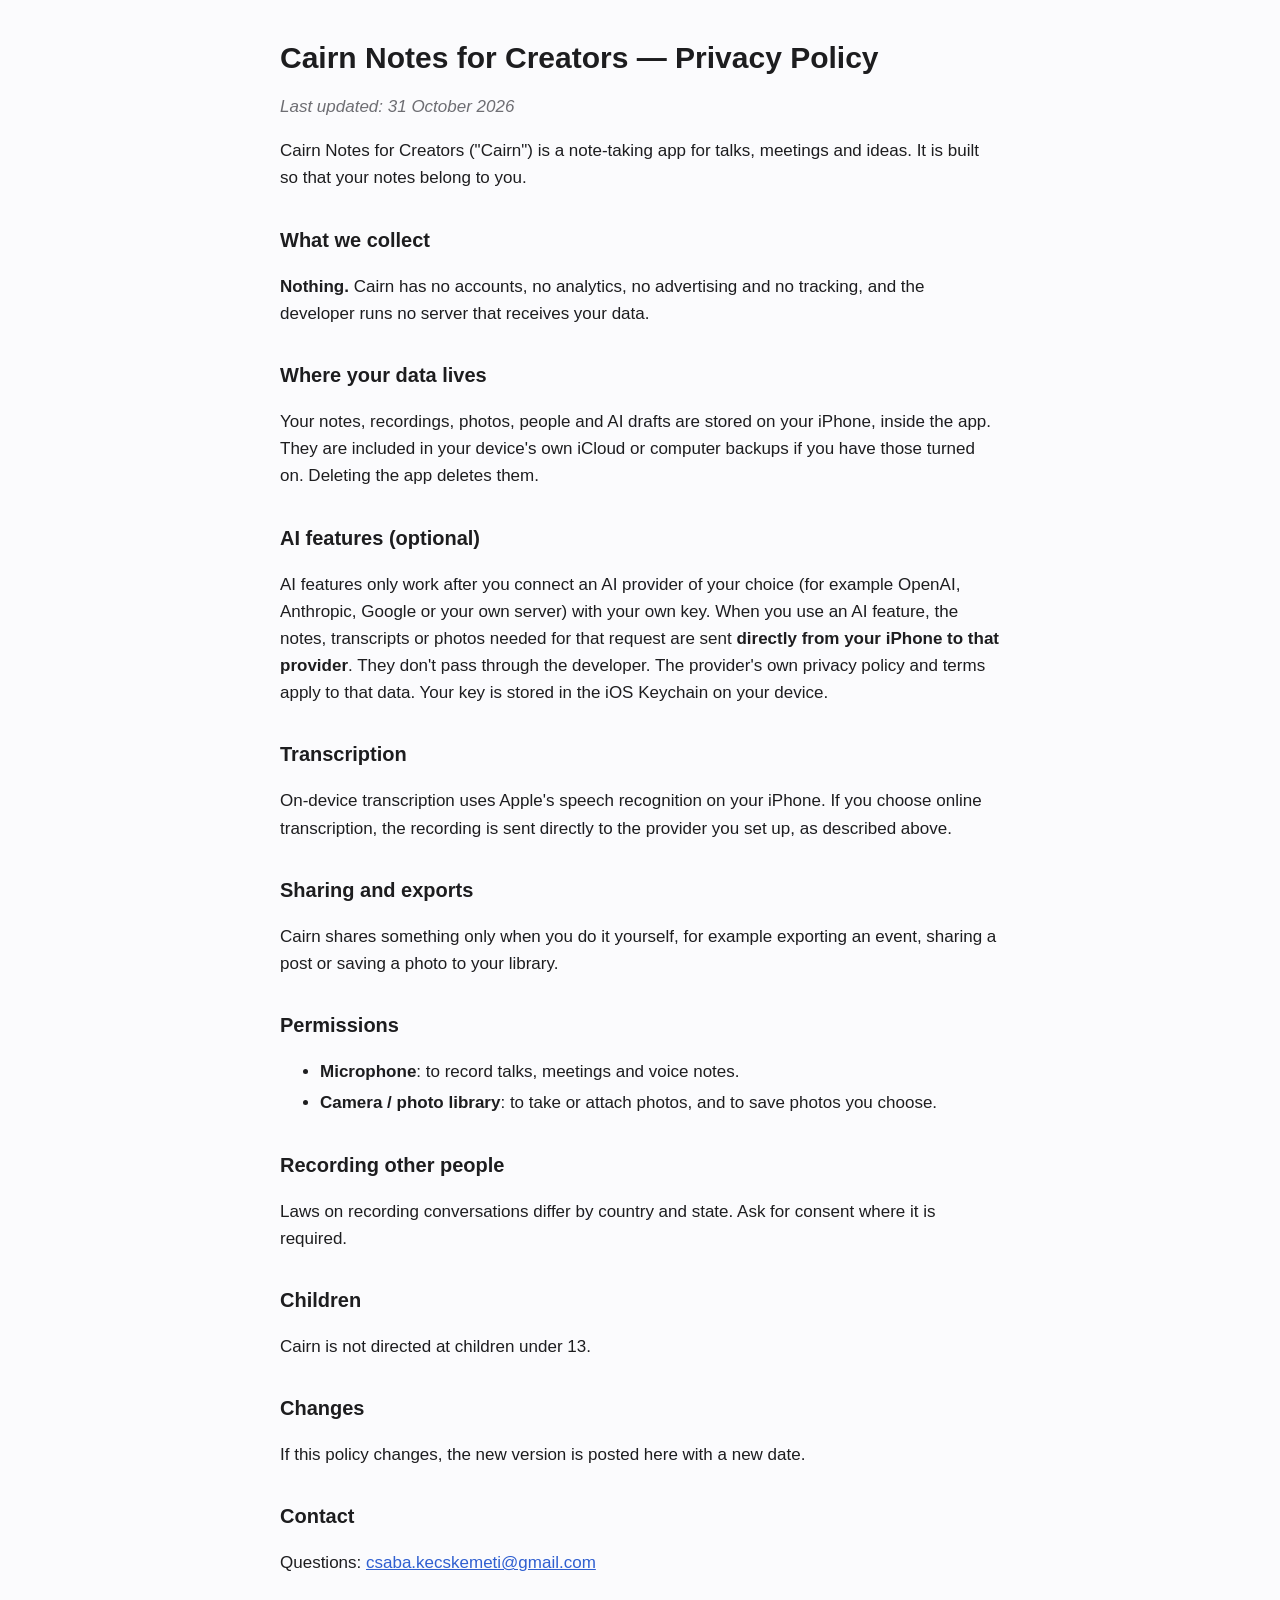
==== cairn/privacy/index.html @ 002abf0c "Cairn privacy policy page; placeholder home page Co-Authored-By: Claude Opus 5.5 <noreply@anthropic." ====
<!doctype html>
<html lang="en"><head><meta charset="utf-8"><meta name="viewport" content="width=device-width, initial-scale=1">
<title>Cairn Privacy Policy</title>
<style>
:root{color-scheme:light dark;--fg:#1d1d1f;--muted:#6e6e73;--bg:#fbfbfd;--link:#2f5fd0}
@media (prefers-color-scheme:dark){:root{--fg:#f5f5f7;--muted:#a1a1a6;--bg:#111214;--link:#7aa2ff}}
body{margin:0;background:var(--bg);color:var(--fg);font:17px/1.6 -apple-system,BlinkMacSystemFont,"Segoe UI",Roboto,sans-serif}
main{max-width:720px;margin:0 auto;padding:40px 16px 64px}
h1{font-size:30px;line-height:1.2;margin:0 0 8px} h2{font-size:20px;margin:32px 0 6px}
a{color:var(--link)} em{color:var(--muted)} li{margin:4px 0}
</style></head><body><main>
<h1>Cairn Notes for Creators — Privacy Policy</h1>
<p><em>Last updated: 31 October 2026</em></p>
<p>Cairn Notes for Creators (&quot;Cairn&quot;) is a note-taking app for talks, meetings and ideas. It is built so that your notes belong to you.</p>
<h2>What we collect</h2>
<p><strong>Nothing.</strong> Cairn has no accounts, no analytics, no advertising and no tracking, and the developer runs no server that receives your data.</p>
<h2>Where your data lives</h2>
<p>Your notes, recordings, photos, people and AI drafts are stored on your iPhone, inside the app. They are included in your device&#x27;s own iCloud or computer backups if you have those turned on. Deleting the app deletes them.</p>
<h2>AI features (optional)</h2>
<p>AI features only work after you connect an AI provider of your choice (for example OpenAI, Anthropic, Google or your own server) with your own key. When you use an AI feature, the notes, transcripts or photos needed for that request are sent <strong>directly from your iPhone to that provider</strong>. They don&#x27;t pass through the developer. The provider&#x27;s own privacy policy and terms apply to that data. Your key is stored in the iOS Keychain on your device.</p>
<h2>Transcription</h2>
<p>On-device transcription uses Apple&#x27;s speech recognition on your iPhone. If you choose online transcription, the recording is sent directly to the provider you set up, as described above.</p>
<h2>Sharing and exports</h2>
<p>Cairn shares something only when you do it yourself, for example exporting an event, sharing a post or saving a photo to your library.</p>
<h2>Permissions</h2>
<ul>
<li><strong>Microphone</strong>: to record talks, meetings and voice notes.</li>
<li><strong>Camera / photo library</strong>: to take or attach photos, and to save photos you choose.</li>
</ul>
<h2>Recording other people</h2>
<p>Laws on recording conversations differ by country and state. Ask for consent where it is required.</p>
<h2>Children</h2>
<p>Cairn is not directed at children under 13.</p>
<h2>Changes</h2>
<p>If this policy changes, the new version is posted here with a new date.</p>
<h2>Contact</h2>
<p>Questions: <a href="mailto:csaba.kecskemeti@gmail.com">csaba.kecskemeti@gmail.com</a></p>
</main></body></html>
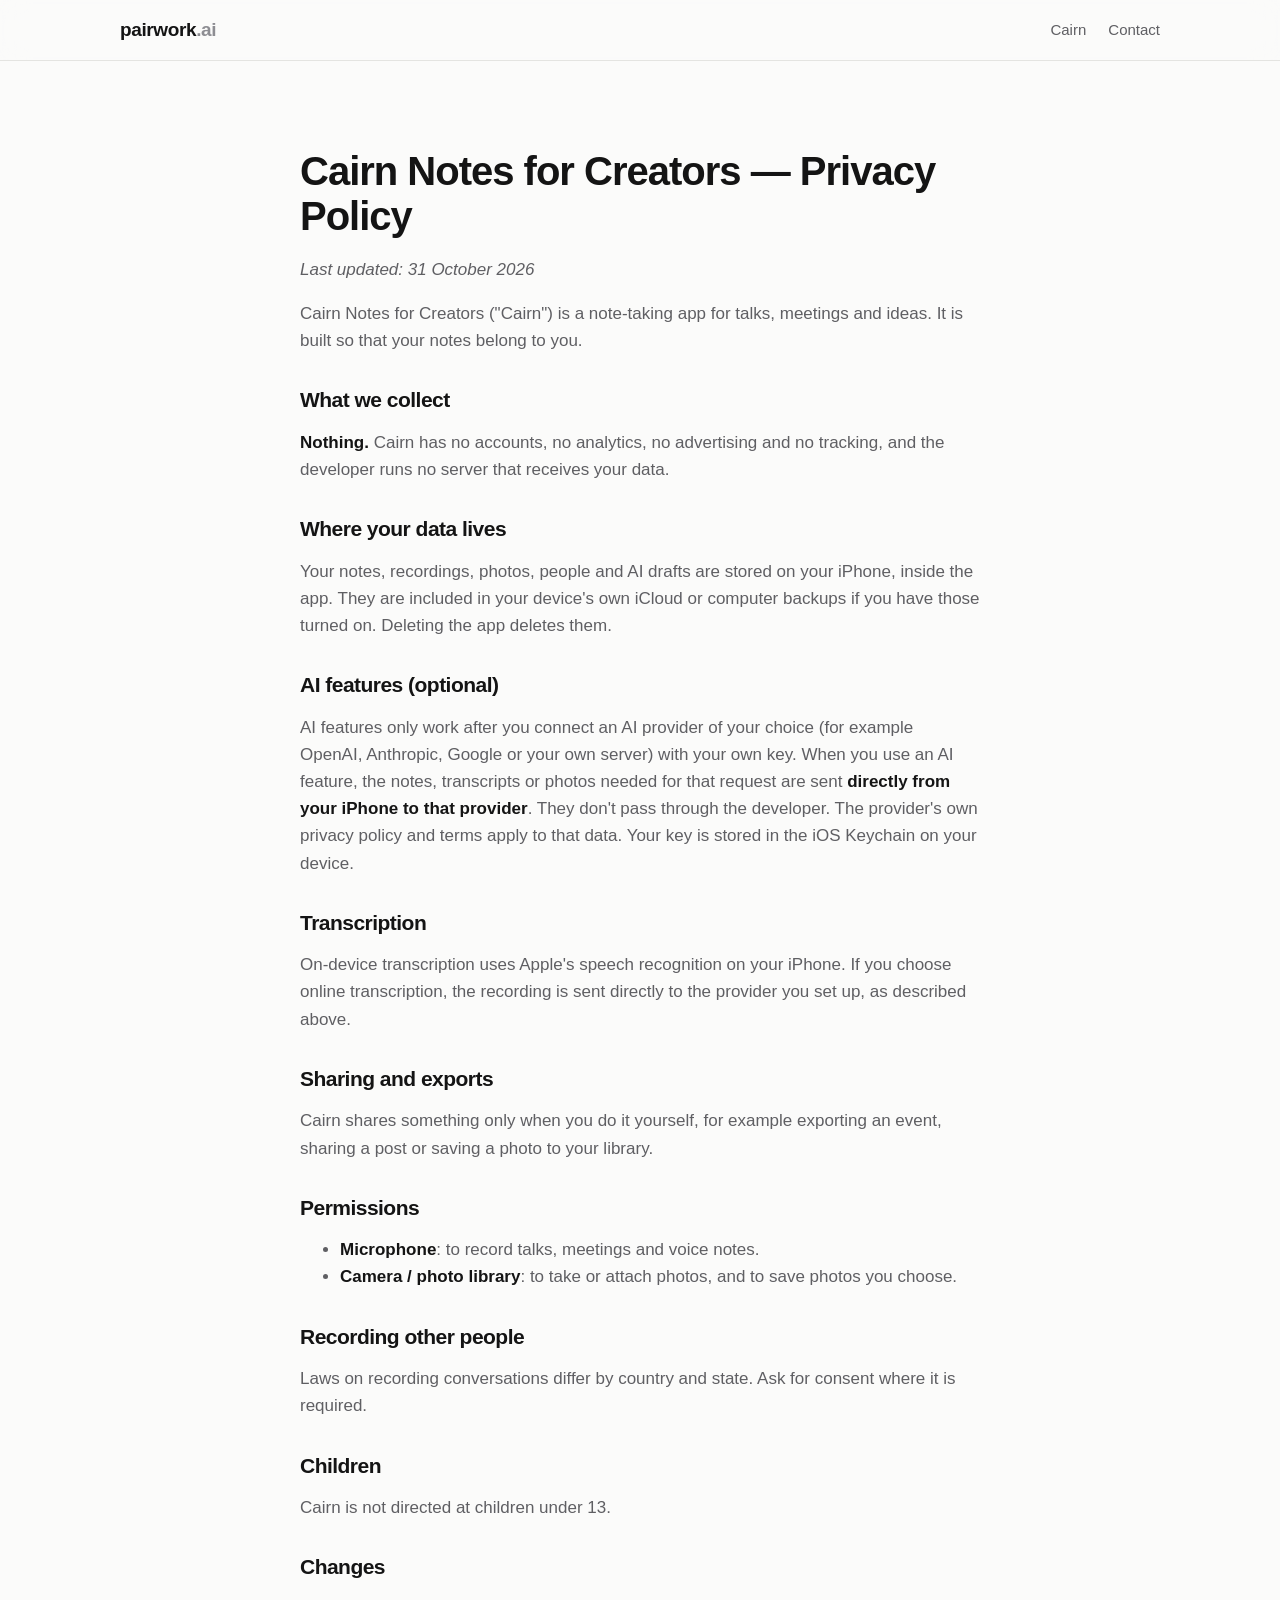
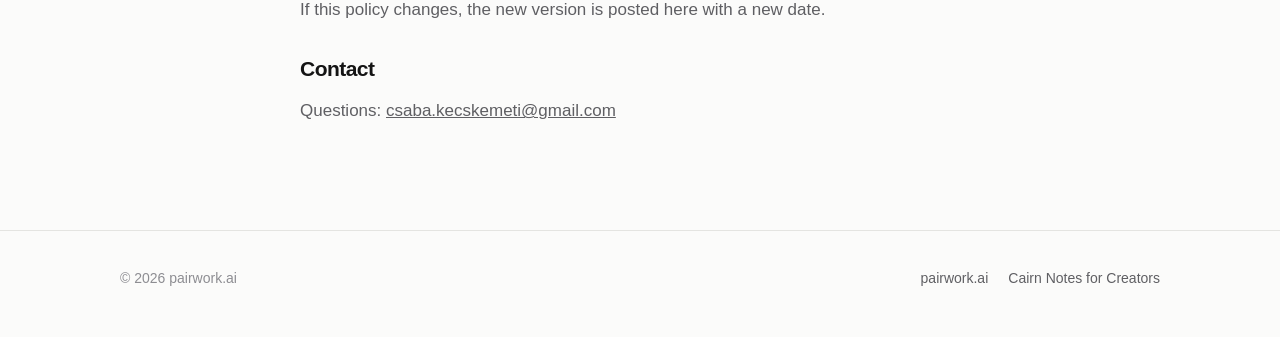
==== commit 1f41f812: "pairwork.ai home + Cairn for Creators landing page, shared styles, share images, restyled privacy pa" ====
--- a/cairn/privacy/index.html
+++ b/cairn/privacy/index.html
@@ -1,14 +1,21 @@
 <!doctype html>
-<html lang="en"><head><meta charset="utf-8"><meta name="viewport" content="width=device-width, initial-scale=1">
-<title>Cairn Privacy Policy</title>
-<style>
-:root{color-scheme:light dark;--fg:#1d1d1f;--muted:#6e6e73;--bg:#fbfbfd;--link:#2f5fd0}
-@media (prefers-color-scheme:dark){:root{--fg:#f5f5f7;--muted:#a1a1a6;--bg:#111214;--link:#7aa2ff}}
-body{margin:0;background:var(--bg);color:var(--fg);font:17px/1.6 -apple-system,BlinkMacSystemFont,"Segoe UI",Roboto,sans-serif}
-main{max-width:720px;margin:0 auto;padding:40px 16px 64px}
-h1{font-size:30px;line-height:1.2;margin:0 0 8px} h2{font-size:20px;margin:32px 0 6px}
-a{color:var(--link)} em{color:var(--muted)} li{margin:4px 0}
-</style></head><body><main>
+<html lang="en">
+<head>
+<meta charset="utf-8">
+<meta name="viewport" content="width=device-width, initial-scale=1">
+<title>Privacy Policy — Cairn Notes for Creators</title>
+<meta name="description" content="Cairn collects nothing. Your notes stay on your iPhone; AI requests go directly to the provider you choose.">
+<link rel="canonical" href="https://pairwork.ai/cairn/privacy/">
+<link rel="icon" href="../../assets/img/favicon-32.png" sizes="32x32">
+<link rel="stylesheet" href="../../assets/site.css">
+</head>
+<body>
+<header class="top"><div class="wrap">
+  <a class="brand" href="../../">pairwork<span>.ai</span></a>
+  <nav class="nav"><a href="../">Cairn</a><a href="mailto:csaba.kecskemeti@gmail.com">Contact</a></nav>
+</div></header>
+<main><section><div class="wrap narrow prose">
+<!-- Generated from docs/PRIVACY.md in the Cairn repo; edit there. -->
 <h1>Cairn Notes for Creators — Privacy Policy</h1>
 <p><em>Last updated: 31 October 2026</em></p>
 <p>Cairn Notes for Creators (&quot;Cairn&quot;) is a note-taking app for talks, meetings and ideas. It is built so that your notes belong to you.</p>
@@ -35,4 +42,10 @@
 <p>If this policy changes, the new version is posted here with a new date.</p>
 <h2>Contact</h2>
 <p>Questions: <a href="mailto:csaba.kecskemeti@gmail.com">csaba.kecskemeti@gmail.com</a></p>
-</main></body></html>
+</div></section></main>
+<footer><div class="wrap">
+  <span>© 2026 pairwork.ai</span>
+  <nav><a href="../../">pairwork.ai</a><a href="../">Cairn Notes for Creators</a></nav>
+</div></footer>
+</body>
+</html>
--- a/assets/site.css
+++ b/assets/site.css
@@ -0,0 +1,139 @@
+/* pairwork.ai — shared styles. Quiet, monochrome, lots of air (matches the Cairn for Creators icon). */
+:root {
+  --bg: #fbfbfa;
+  --bg-alt: #f2f2f0;
+  --card: #ffffff;
+  --fg: #141414;
+  --muted: #5f5f63;
+  --faint: #8d8d92;
+  --line: #e4e4e1;
+  --accent: #141414;
+  --accent-fg: #ffffff;
+  --blue: #2f5fd0;
+  --radius: 18px;
+  --shadow: 0 1px 2px rgba(0,0,0,.04), 0 12px 40px rgba(0,0,0,.08);
+  color-scheme: light dark;
+}
+@media (prefers-color-scheme: dark) {
+  :root {
+    --bg: #0f0f10; --bg-alt: #17171a; --card: #1b1b1e;
+    --fg: #f3f3f2; --muted: #b0b0b5; --faint: #85858b; --line: #2a2a2e;
+    --accent: #f3f3f2; --accent-fg: #111; --blue: #7aa2ff;
+    --shadow: 0 1px 2px rgba(0,0,0,.3), 0 12px 40px rgba(0,0,0,.45);
+  }
+}
+* { box-sizing: border-box; }
+html { -webkit-text-size-adjust: 100%; }
+body {
+  margin: 0; background: var(--bg); color: var(--fg);
+  font: 17px/1.6 -apple-system, BlinkMacSystemFont, "SF Pro Text", "Segoe UI", Roboto, "Helvetica Neue", Arial, sans-serif;
+  -webkit-font-smoothing: antialiased;
+}
+img { max-width: 100%; display: block; }
+a { color: inherit; }
+.wrap { max-width: 1080px; margin: 0 auto; padding: 0 20px; }
+.narrow { max-width: 720px; }
+
+/* Header */
+.top { position: sticky; top: 0; z-index: 10; backdrop-filter: saturate(180%) blur(14px);
+  -webkit-backdrop-filter: saturate(180%) blur(14px); background: color-mix(in srgb, var(--bg) 82%, transparent);
+  border-bottom: 1px solid var(--line); }
+.top .wrap { display: flex; align-items: center; justify-content: space-between; height: 60px; }
+.brand { font-weight: 700; letter-spacing: -.02em; text-decoration: none; font-size: 19px; }
+.brand span { color: var(--faint); font-weight: 600; }
+.nav { display: flex; gap: 22px; font-size: 15px; }
+.nav a { text-decoration: none; color: var(--muted); }
+.nav a:hover { color: var(--fg); }
+
+/* Type */
+h1, h2, h3 { letter-spacing: -.025em; line-height: 1.12; margin: 0; }
+h1 { font-size: clamp(38px, 6vw, 64px); font-weight: 750; }
+h2 { font-size: clamp(28px, 4vw, 40px); font-weight: 700; }
+h3 { font-size: 20px; font-weight: 650; letter-spacing: -.01em; }
+.lede { font-size: clamp(18px, 2.2vw, 21px); color: var(--muted); margin: 18px 0 0; max-width: 640px; }
+.eyebrow { text-transform: uppercase; letter-spacing: .12em; font-size: 12.5px; font-weight: 650; color: var(--faint); margin: 0 0 14px; }
+.muted { color: var(--muted); }
+.small { font-size: 14px; }
+
+/* Buttons */
+.actions { display: flex; flex-wrap: wrap; gap: 12px; margin-top: 30px; align-items: center; }
+.btn { display: inline-flex; align-items: center; gap: 8px; padding: 13px 22px; border-radius: 999px;
+  font-weight: 600; font-size: 16px; text-decoration: none; border: 1px solid var(--line); }
+.btn.primary { background: var(--accent); color: var(--accent-fg); border-color: var(--accent); }
+.btn.primary:hover { opacity: .88; }
+.btn.ghost:hover { background: var(--bg-alt); }
+
+/* Sections */
+section { padding: 88px 0; }
+section.alt { background: var(--bg-alt); }
+.hero { padding: 84px 0 64px; }
+.center { text-align: center; }
+.center .lede { margin-left: auto; margin-right: auto; }
+.center .actions { justify-content: center; }
+
+/* Grids and cards */
+.grid { display: grid; gap: 20px; }
+.grid.two { grid-template-columns: repeat(2, minmax(0, 1fr)); }
+.grid.three { grid-template-columns: repeat(3, minmax(0, 1fr)); }
+.card { background: var(--card); border: 1px solid var(--line); border-radius: var(--radius); padding: 28px; }
+.card p { margin: 10px 0 0; color: var(--muted); }
+a.card { text-decoration: none; display: block; transition: transform .15s ease, box-shadow .15s ease; }
+a.card:hover { transform: translateY(-2px); box-shadow: var(--shadow); }
+.tag { display: inline-block; font-size: 12.5px; font-weight: 650; padding: 4px 10px; border-radius: 999px;
+  background: var(--bg-alt); color: var(--muted); border: 1px solid var(--line); }
+.tag.live { color: #1c7c3a; background: rgba(40,170,80,.1); border-color: rgba(40,170,80,.25); }
+@media (prefers-color-scheme: dark) { .tag.live { color: #6fdc8f; } }
+
+/* Product split: text + phone */
+.split { display: grid; grid-template-columns: 1.1fr .9fr; gap: 56px; align-items: center; }
+.split.reverse > :first-child { order: 2; }
+.phone { width: 100%; max-width: 300px; margin: 0 auto; border-radius: 44px; padding: 10px; background: #111;
+  box-shadow: var(--shadow); }
+.phone img { border-radius: 34px; width: 100%; height: auto; }
+.phones { display: flex; gap: 22px; justify-content: center; align-items: flex-start; }
+.phones .phone { max-width: 250px; }
+.phones .phone:nth-child(2) { margin-top: 48px; }
+
+.app-icon { width: 96px; height: 96px; border-radius: 22px; box-shadow: var(--shadow); }
+.list { list-style: none; padding: 0; margin: 22px 0 0; }
+.list li { padding: 10px 0 10px 30px; position: relative; color: var(--muted); border-top: 1px solid var(--line); }
+.list li:first-child { border-top: 0; }
+.list li::before { content: "◆"; position: absolute; left: 4px; top: 10px; font-size: 11px; color: var(--fg); }
+.list strong { color: var(--fg); }
+
+.note { border-left: 3px solid var(--fg); padding: 4px 0 4px 16px; color: var(--muted); margin-top: 22px; font-size: 15.5px; }
+
+/* FAQ */
+details { border-top: 1px solid var(--line); padding: 18px 0; }
+details:last-of-type { border-bottom: 1px solid var(--line); }
+summary { cursor: pointer; font-weight: 600; list-style: none; display: flex; justify-content: space-between; gap: 16px; }
+summary::-webkit-details-marker { display: none; }
+summary::after { content: "+"; color: var(--faint); font-weight: 400; font-size: 22px; line-height: 1; }
+details[open] summary::after { content: "–"; }
+details p { color: var(--muted); margin: 10px 0 0; }
+
+/* Footer */
+footer { border-top: 1px solid var(--line); padding: 36px 0 48px; color: var(--faint); font-size: 14px; }
+footer .wrap { display: flex; flex-wrap: wrap; gap: 14px 28px; justify-content: space-between; }
+footer a { color: var(--muted); text-decoration: none; }
+footer a:hover { color: var(--fg); }
+footer nav { display: flex; gap: 20px; flex-wrap: wrap; }
+
+/* Policy pages */
+.prose h1 { font-size: clamp(30px, 5vw, 40px); }
+.prose h2 { font-size: 21px; margin: 34px 0 8px; }
+.prose p, .prose li { color: var(--muted); }
+.prose strong { color: var(--fg); }
+
+@media (max-width: 860px) {
+  section { padding: 64px 0; }
+  .hero { padding: 56px 0 40px; }
+  .split { grid-template-columns: 1fr; gap: 40px; }
+  .split.reverse > :first-child { order: 0; }
+  .grid.three { grid-template-columns: 1fr; }
+  .grid.two { grid-template-columns: 1fr; }
+  .nav { gap: 16px; }
+  .nav .hide-sm { display: none; }
+  .phones .phone { max-width: 46%; }
+  .phones .phone:nth-child(2) { margin-top: 28px; }
+}
